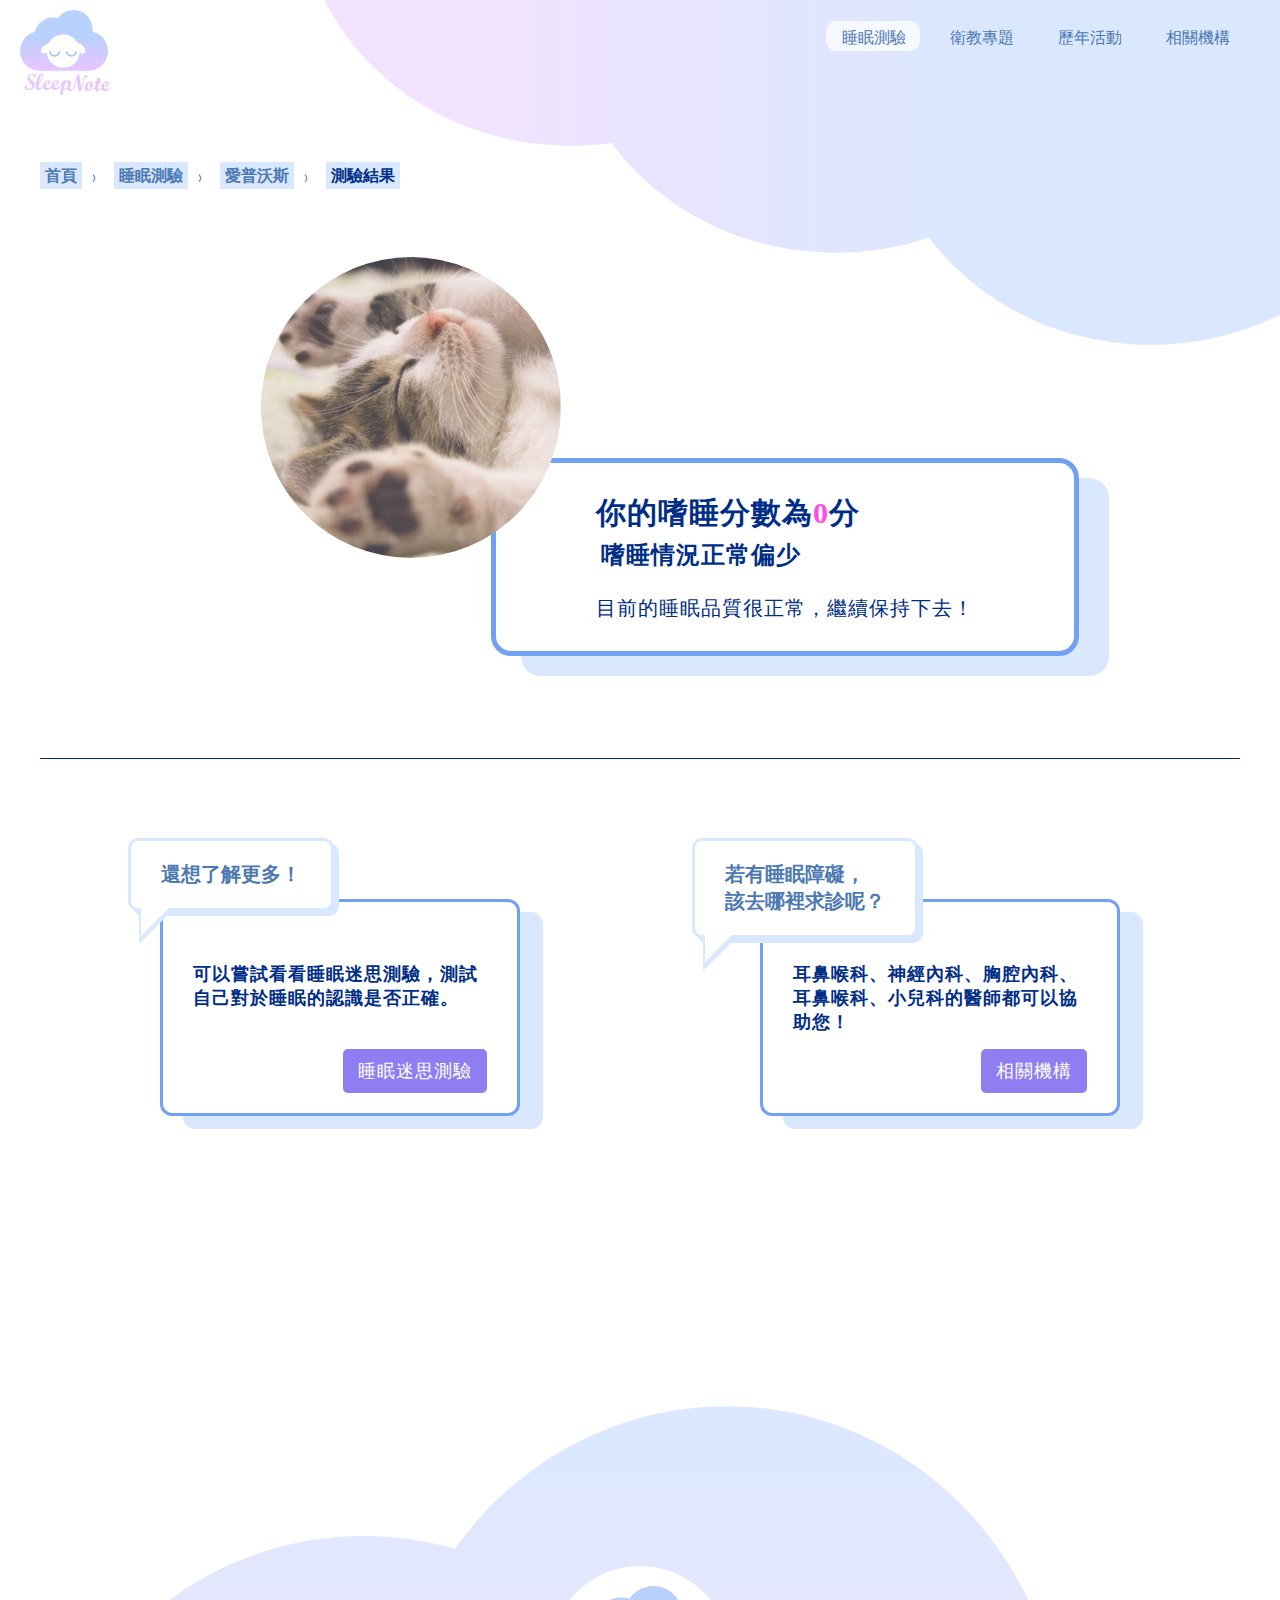
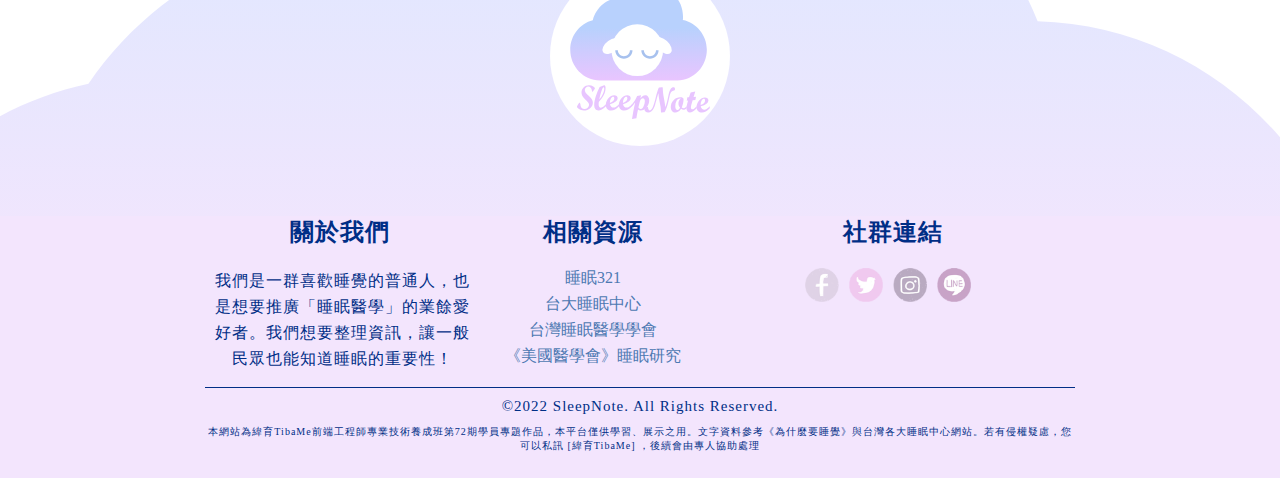
==== EP_result.html @ 267c7071 "第一次上傳" ====
<!DOCTYPE html>
<html lang="en">
<head>
    <meta charset="UTF-8">
    <meta http-equiv="X-UA-Compatible" content="IE=edge">
    <meta name="viewport" content="width=device-width, initial-scale=1.0">
    <title>測驗結果 - 睡眠筆記 SleepNote</title>
    <link rel="stylesheet" href="css/common.css">
    <link rel="stylesheet" href="css/test.css">
</head>
<body>
    
    <main>

        <header>
            <h1>睡眠筆記 SleepNote</h1>
            <div class="header_wrap">
                <div class="main_logo">
                    <a href="index.html">
                        <img src="pic/logo.svg" alt="logo">
                    </a>
                </div>
        
                <nav class="main_nav">
                    <ul>
                        <li>
                            <a href="topic.html"><span>睡眠測驗</span></a>
                        </li>
                        <li>
                            <a href="papper.html"><span>衛教專題</span></a>
                        </li>
                        <li>
                            <a href="event.html"><span>歷年活動</span></a>
                        </li>
                        <li>
                            <a href="hostipal.html"><span>相關機構</span></a>
                        </li>
                    </ul>
                </nav>
            </div>
        </header>

        <section class="sub_section">
            <div class="content_wrap">
                <div class="breadCrumbs">
                    <ul>
                        <li><a href="index.html">首頁</a></li>
                        <li><a href="topic.html">睡眠測驗</a></li>
                        <li><a href="Epworth.html">愛普沃斯</a></li>
                        <li><span>測驗結果</span></li>
                    </ul>
                </div>
                <div class="result_wrap">
                    <div class="pic">
                        <img src="pic/ep_0.jpg" alt="logo">
                    </div>
                    <div class="result_card">
                        <h2>你的嗜睡分數為<span>0</span>分</h2>
                        <h3>嗜睡情況正常偏少</h3>
                        <div class="result_txt">
                            <p>
                                目前的睡眠品質很正常，繼續保持下去！
                            </p>
                        </div>
                    </div>
                </div>
            </div>
        </section>
    </main>

        <section class="sub_section">
            <div class="content_wrap">
                <div class="more_wrap">
                    <div class="q_card">
                        <span>還想了解更多！</span>
                        <div class="q_card_content">
                            <p>
                                可以嘗試看看睡眠迷思測驗，測試自己對於睡眠的認識是否正確。
                            </p>
                            <a href="javascript:">
                                <div class="q_link btn">
                                    睡眠迷思測驗
                                </div>
                            </a>
                        </div>
                    </div>
                    <div class="q_card">
                        <span>若有睡眠障礙，<br>該去哪裡求診呢？</span>
                        <div class="q_card_content">
                            <p>
                                耳鼻喉科、神經內科、胸腔內科、耳鼻喉科、小兒科的醫師都可以協助您！
                            </p>
                            <a href="hostipal.html">
                                <div class="q_link btn">
                                    相關機構
                                </div>
                            </a>
                        </div>
                    </div>
                </div>
            </div>
        </section>

    <footer>
        <a href="index.html">
            <div class="footer_logo">
                    <img src="pic/logo.svg" alt="logo">
            </div>
        </a>
        <div class="footer_wrap">
            <div class="footer_info">
                <div class="row">
                    <div class="col-xl-4">
                        <div class="footer_card">
                            <h2>關於我們</h2>
                            <p>
                                我們是一群喜歡睡覺的普通人，也是想要推廣「睡眠醫學」的業餘愛好者。我們想要整理資訊，讓一般民眾也能知道睡眠的重要性！
                            </p>
                        </div>
                    </div>
                    <div class="col-xl-4">
                        <div class="footer_card">
                            <h2>相關資源</h2>
                            <a href="http://sleep321.com.tw/">睡眠321</a>
                            <a href="https://www.ntuh.gov.tw/SLP/Index.action">台大睡眠中心</a>
                            <a href="http://www.tssm.org.tw/">台灣睡眠醫學學會</a>
                            <a href="https://jamanetwork.com/journals/jamainternalmedicine/fullarticle/2788694?guestAccessKey=e27b8930-7934-4ae2-8a27-c34062f2a947&utm_source=For_The_Media&utm_medium=referral&utm_campaign=ftm_links&utm_content=tfl&utm_term=020722">《美國醫學會》睡眠研究</a>

                        </div>
                    </div>
                    <div class="col-xl-4">
                        <div class="footer_card">
                            <h2>社群連結</h2>
                            <div class="icon_wrap">
                                <a href="#">
                                    <div class="sns_icon">
                                        <img src="pic/footer_fb.png" alt="fb_link">
                                    </div>
                                </a>
                                <a href="#">
                                    <div class="sns_icon">
                                        <img src="pic/footer_twitter.png" alt="twitter_link">
                                    </div>
                                </a>
                                <a href="#">
                                    <div class="sns_icon">
                                        <img src="pic/footer_ig.png" alt="iglink">
                                    </div>
                                </a>
                                <a href="#">
                                    <div class="sns_icon">
                                        <img src="pic/footer_line.png" alt="line_link">
                                    </div>
                                </a>
                            </div>
                        </div>
                    </div>
                    <div class="col-12">
                        <div class="copyRight">
                            <p>
                                ©2022 SleepNote. All Rights Reserved.
                            </p>
                        </div>
                        <div class="copyRight">
                            <p>
                                本網站為緯育TibaMe前端工程師專業技術養成班第72期學員專題作品，本平台僅供學習、展示之用。文字資料參考《為什麼要睡覺》與台灣各大睡眠中心網站。若有侵權疑慮，您可以私訊 [緯育TibaMe] ，後續會由專人協助處理
                            </p>
                        </div>
                    </div>
                </div>
            </div>
        </div>
    </footer>

</body>
</html>
---- css/common.css ----
/* ----------common---------- */
*{
    margin: 0;
    padding: 0;
}

.pink_bg{
    background-color: #FAF1F8;
}

.sub_section{
    padding:50px 0px;
}

.content_wrap{
    max-width: 1200px;
    margin: auto;
    padding-top: 40px;
}

.title{
    margin:0px 20px;
    display: inline-block;
    padding: 3px 0px;
    box-sizing: border-box;
    border-bottom: 3.5px solid #002E86;
    margin-bottom: 50px;
    margin-left: 35px;
    font-size: 20px;
}

h1,h2,h3,h4,p{
    color: #002E86;
    letter-spacing: 1px;
}

h2 span,h3 span{
    color: #ff4de4;
}

a{
    color: #4D79B2;
    list-style: none;
    text-decoration: none;
    transition: 0.2s;
}

a:hover{
    color: #73A1F1;
}

ul li{
    display: inline-block;
}

img{
    width: 100%;
    vertical-align: bottom;
}

.banner_txt p{
    font-size: 18px;
    line-height: 28px;
}

.banner_tags{
    margin-bottom: 20px;
}

.banner_tags ul li{
    padding: 10px;
}

.tags ul li{
    margin: 0px 5px;
    position: relative;
    font-size: 14px;
    font-weight: bold;
    color: #002E86;
}

.tags ul li span{
    position: relative;
    color: #002E86;
}

.tags ul li span:hover{
    color: #002E86;
}

.tags ul li::before{
    content: '';
    position: absolute;
    width: 100%;
    height: 100%;
    top: 0;
    left: 0; 
    box-sizing: border-box;
    background-color: #DAE8FF;
    border-radius: 3px;
    transform: skew(-20deg);
}

.tags ul .tag_new::before{
    background-color: #F3E2FD;
}

.btn{
    color: #fff;
    letter-spacing: 1px;
    background-color: #8F7EF1;
    border-radius: 5px;
    transition: 0.3s;
}

.btn:hover{
    cursor: pointer;
    background-color: #ff4de4;
}

.breadCrumbs{
    margin-bottom: 30px;
}

.breadCrumbs ul li{
    position: relative;
    font-size: 16px;
    font-weight: bold;
    color: #002E86;
}

.breadCrumbs ul li a,.breadCrumbs ul li span{
    padding: 5px;
    background-color:#D9E7FF;
}

.breadCrumbs ul li::after{
    content: '〉';
    width: 1px;
    height: 1px;
    margin: 0 10px;
    font-size: 8px;
}

.breadCrumbs ul li:last-child:after{
    display: none;
}

/* ----------header---------- */
main{
    width: 100%;
    background-image: url(../pic/nav_bg.svg);
    background-repeat: no-repeat;
    background-position: 100% 0%;
}

header{
    position: relative;
}

h1{
    position: absolute;
    top: 20px;
    left: -1000px;
}

.header_wrap{
    margin: auto;
    padding: 8px 30px;
    display: flex;
    justify-content: flex-end;
}

.main_logo{
    width: 90px;
    height: 90px;
    position: absolute;
    top: 10px;
    left: 20px;
    filter: brightness(1);
    transition: 0.2s;
}

.main_logo:hover{
    filter: brightness(1.05);
}

.main_nav ul li{
    padding:0px 20px;
    box-sizing: border-box;
    line-height: 60px;
    position: relative;
}

/* ----------footer---------- */

footer{
    position: relative;
    margin-top: 50px;
    padding-top: 500px;
    background-image: url(../pic/footer_bg.svg);
    background-repeat: no-repeat;
    background-position: -180px 0px;
    background-size: 120% 100%;
}

.footer_logo{
    width: 180px;
    height: 180px;
    padding: 20px;
    box-sizing: border-box;
    position: absolute;
    top: 250px;
    left: 0;
    right: 0;
    margin: auto;
    background: #fff;
    border-radius: 50%;
    filter: brightness(1);
    transition: 0.2s;
}

.footer_logo:hover{
    filter: brightness(1.05);
}

.footer_wrap{
    background-color: #F3E5FD;
}

.footer_info{
    max-width: 900px;
    margin: auto;
}

.footer_info h2{
    text-align: center;
    margin-bottom: 20px;
}


.footer_card{
    display: flex;
    flex-direction: column;
    align-items: center;
}

.footer_card p{
    padding-left: 5px;
    line-height: 26px;
}

.footer_card a{
    padding-bottom: 5px;
}

.icon_wrap{
    display: flex;
}

.sns_icon{
    width: 34px;
    height: 34px;
    margin-right: 10px;
}

.sns_icon:hover img{
    filter: brightness(105%);
}

.copyRight p{
    font-size: 10px;
    margin-bottom: 10px;
}

.copyRight:first-child p{
    padding-top: 10px;
    text-align: center;
    font-size: 15px;
    border-top: 1px solid #002E86;
}

/* ----------grid---------- */
.container{
    max-width: 1200px;
    margin: auto;
    padding-left: 15px;
    padding-right: 15px;
    box-sizing: border-box;
}

.row{
    display: flex;
    flex-wrap: wrap;
    padding-left: -15px;
    padding-right: -15px;
}

.item{
    box-sizing: border-box;
}

[class*="col-"]{
    padding-left: 15px; 
    padding-right: 15px; 
    padding-bottom: 15px;
    box-sizing: border-box;
}

.col-1{ width: 8.333333%;}
.col-2{ width: 16.666666%;}
.col-3{ width: 25%;}
.col-4{ width: 33.333333%;}
.col-5{ width: 41.666666%;}
.col-6{ width: 50%;}
.col-7{ width: 58.333333%;}
.col-8{ width: 66.666666%;}
.col-9{ width: 75%;}
.col-10{ width: 83.333333%;}
.col-11{ width: 91.666666%;}
.col-12{ width: 100%;}

@media screen and (min-width:768px){
    .col-md-1{ width: 8.333333%;}
    .col-md-2{ width: 16.666666%;}
    .col-md-3{ width: 25%;}
    .col-md-4{ width: 33.333333%;}
    .col-md-5{ width: 41.666666%;}
    .col-md-6{ width: 50%;}
    .col-md-7{ width: 58.333333%;}
    .col-md-8{ width: 66.666666%;}
    .col-md-9{ width: 75%;}
    .col-md-10{ width: 83.333333%;}
    .col-md-11{ width: 91.666666%;}
    .col-md-12{ width: 100%;}
}

@media screen and (min-width:992px){
    .col-lg-1{ width: 8.333333%;}
    .col-lg-2{ width: 16.666666%;}
    .col-lg-3{ width: 25%;}
    .col-lg-4{ width: 33.333333%;}
    .col-lg-5{ width: 41.666666%;}
    .col-lg-6{ width: 50%;}
    .col-lg-7{ width: 58.333333%;}
    .col-lg-8{ width: 66.666666%;}
    .col-lg-9{ width: 75%;}
    .col-lg-10{ width: 83.333333%;}
    .col-lg-11{ width: 91.666666%;}
    .col-lg-12{ width: 100%;}
}

@media screen and (min-width:1200px){
    .col-xl-1{ width: 8.333333%;}
    .col-xl-2{ width: 16.666666%;}
    .col-xl-3{ width: 25%;}
    .col-xl-4{ width: 33.333333%;}
    .col-xl-5{ width: 41.666666%;}
    .col-xl-6{ width: 50%;}
    .col-xl-7{ width: 58.333333%;}
    .col-xl-8{ width: 66.666666%;}
    .col-xl-9{ width: 75%;}
    .col-xl-10{ width: 83.333333%;}
    .col-xl-11{ width: 91.666666%;}
    .col-xl-12{ width: 100%;}
}

[class*="row-cols"] > .col{
    box-sizing: border-box;
    padding-left: 15px;
    padding-right: 15px;
    margin-bottom: 30px;
}

.row-cols-1 > .col{ width: 100%;}
.row-cols-2 > .col{ width: 50%;}
.row-cols-3 > .col{ width: 33.333333%;}
.row-cols-4 > .col{ width: 25;}
.row-cols-5 > .col{ width: 20%;}
.row-cols-6 > .col{ width: 16.666666%;}

@media screen and (min-width:768px){
    .row-cols-md-1 > .col{ width: 100%;}
    .row-cols-md-2 > .col{ width: 50%;}
    .row-cols-md-3 > .col{ width: 33.333333%;}
    .row-cols-md-4 > .col{ width: 25;}
    .row-cols-md-5 > .col{ width: 20%;}
    .row-cols-md-6 > .col{ width: 16.666666%;}
}

@media screen and (min-width:992px){
    .row-cols-lg-1 > .col{ width: 100%;}
    .row-cols-lg-2 > .col{ width: 50%;}
    .row-cols-lg-3 > .col{ width: 33.333333%;}
    .row-cols-lg-4 > .col{ width: 25;}
    .row-cols-lg-5 > .col{ width: 20%;}
    .row-cols-lg-6 > .col{ width: 16.666666%;}
}

@media screen and (min-width:1200px){
    .row-cols-xl-1 > .col{ width: 100%;}
    .row-cols-xl-2 > .col{ width: 50%;}
    .row-cols-xl-3 > .col{ width: 33.333333%;}
    .row-cols-xl-4 > .col{ width: 25;}
    .row-cols-xl-5 > .col{ width: 20%;}
    .row-cols-xl-6 > .col{ width: 16.666666%;}
}


.grid_row{
    display: flex;
    flex-wrap: wrap;
}

.col-xl-4{
    display: flex;
}

.col-xl-4 a{
    flex-grow: 1;
    display: flex;
}

.grid_card{
    margin: 0px 15px;
    margin-bottom: 70px;
    padding: 30px;
    box-sizing: border-box;
    position: relative;
    bottom:0px;
    right: 0px;
    background-color: #fff;
    border: 3px solid #73A1F1;
    border-radius: 3%;
    box-shadow: 8px 13px 0px #D9E7FF;
    transition: .3s;
    flex-grow: 1;
    }

.grid_card:hover{
    bottom:3px;
    right: 3px;
    box-shadow: 15px 18px 0px #D9E7FF;
}
    
.card_content h3{
    display: inline-block;
    font-size: 20px;
    margin: 20px 0px 10px;
    overflow: hidden;
    text-overflow: ellipsis;
    display: -webkit-box;
    -webkit-line-clamp: 1;
            line-clamp: 1; 
    -webkit-box-orient: vertical;
}

.grid_tags{
    padding-bottom: 20px;
}

.grid_tags ul li{
    padding: 5px 7px;
}

.grid_txt p{
    letter-spacing: 0.5px;
    line-height: 25px;
    overflow: hidden;
    display: -webkit-box;
    -webkit-box-orient: vertical;
    -webkit-line-clamp: 3;
}

.grid_pages{
    display: flex;
    justify-content: center;
    gap: 20px;
}

.page{
    padding: 5px;
    color: #002E86;
}

.page:nth-child(1){
    font-weight: bold;
}

.page:hover{
    cursor: pointer;
    color: #4D79B2;
}
---- css/test.css ----
.main_nav ul li:nth-child(1)::before{
    content: '';
    position: absolute;
    width: 90%;
    height: 50%;
    top: 13px;
    left:calc(50% - 48px); 
    box-sizing: border-box;
    background-color: rgba(255,255,255,0.7);
    border-radius: 10px;
}

.main_nav ul li:nth-child(1) span{
    position: relative;
}

h2,h3,h4,p,.intro{
    text-align: center;
}

.content_wrap h2{
    margin-bottom: 60px;
    font-size: 36px;
}

.intro_wrap{
    margin-bottom: 90px;
}

.intro_row{
    max-width: 900px;
    margin: auto;
    display: flex;
    gap: 30px;
}

.intro{
    display: flex;
    flex-direction: column;
    gap: 10px;
}

.intro_pic{
    width: 135px;
    margin: auto;
}

.intro > span{
    padding-top: 20px;
    font-size: 28px;
    color: #002E86;
    font-weight: bold;
}

.intro p{
    font-size: 18px;
    font-weight: bold;
    line-height: 25px;
}

.content_wrap h3{
    padding: 5px;
    margin-bottom: 15px;
    font-size: 32px;
}

h3 + p{
    font-size: 18px;
    font-weight: bold;
    line-height: 26px;
}

/* ----------EP---------- */

.q_wrap{
    max-width: 900px;
    margin: 40px auto;
}

.question{
    margin: 10px auto;
    padding: 30px;
}

.question h4{
    display: block;
    margin-bottom: 10px;
    font-size: 24px;
}

.ans{
    padding: 20px;
    display: flex;
    justify-content: center;
    align-items: center;
    gap: 20px;
    font-size: 20px;
}

.ans input{
    display: none;
}

label{
    padding: 8px 10px;
    border-radius: 10px;
    background-color: #f1f1f1;
    color: #002E86;
    transition: 0.3s;
}

label:hover{
    cursor: pointer;
    color: #002E86;
}

label:hover.add0,[id*="add0"]:checked + .add0{
    background-color: #DAE8FF;
}
label:hover.add1,[id*="add1"]:checked + .add1{
    background-color: #d0daff;
}
label:hover.add2,[id*="add2"]:checked + .add2{
    background-color: #DED2FF;
}
label:hover.add3,[id*="add3"]:checked + .add3{
    background-color: #fed1ff;
}

input.btn{
    display: block;
    margin: 40px auto;
    padding: 10px 20px;
    border: 0;
    text-align: center;
    font-size: 24px;
    letter-spacing: 2px;
}

/* ----------result---------- */
.result_wrap{
    margin:auto;
    padding: 120px 0px;
    border-bottom: 1px solid #002E86;
    display: flex;
    justify-content: center;
    align-items: center;
    gap: 30px;
}

.pic{
    max-width: 300px;
    position: relative;
    top: -80px;
    left: 80px;
    z-index: 1;
}

.pic img{
    border-radius: 50%;
}

.result_card{
    max-width: 800px;
    padding: 30px 100px;
    box-sizing: border-box;
    position: relative;
    top: 70px;
    left: -20px;
    background-color: #fff;
    border: 5px solid #73A1F1;
    border-radius: 20px;
    box-shadow: 30px 20px 0px #D9E7FF;
    text-align-last: left;
}

.result_card h2{
    font-size: 30px;
    margin-bottom: 0px;
}

.result_card h3{
    font-size: 24px;
    margin-bottom: 20px;
}

.result_txt{
    margin-bottom: 0px;
}

.result_txt p{
    font-size: 20px;
    line-height: 25px;
}

.more_wrap{
    max-width: 1200px;
    display: flex;
    justify-content: space-between;
    
}

.q_card{
    width: 30%;
    padding: 40px 30px 20px;
    margin:0px auto 100px;
    box-sizing: border-box;
    display: flex;
    position: relative;
    background-color: #fff;
    border: 3px solid #73A1F1;
    border-radius: 12px;
    box-shadow: 23px 13px 0px #D9E7FF;
}

.q_card_content{
    display: flex;
    flex-direction: column;
    justify-content: space-between;
}

.q_card p{
    padding-top: 20px;
    padding-bottom: 15px;
    font-size: 18px;
    font-weight: 600;
    text-align: left;
}

.q_card a{
    align-self: flex-end;
}

.q_card > span{
    display: inline-block;
    padding:20px 30px;
    position: absolute;
    top: -30%;
    left: -10%;
    font-size: 20px;
    font-weight: bold;
    color: #4D79B2;
    border: 3px solid #D9E7FF;
    border-radius: 10px;
    box-shadow: 5px 5px 0px #D9E7FF;
    background: #fff;
}

.q_card:last-child > span{
    top: -30%;
    left: -20%;
}

.q_card > span::after{
    content: '';
    width: 0px;
    height: 0px;   
    display: block;
    position: absolute;
    top:65px;
    left:10px;
    border-top: 30px solid #fff;
    border-right: 30px solid transparent;
}

.q_card > span::before{
    content: '';
    width: 0px;
    height: 0px;   
    display: block;
    position: absolute;
    top:68px;
    left:8px;
    border-top: 35px solid #D9E7FF;
    border-right: 35px solid transparent;
}

.q_card:last-child > span::after{
    top:91px;
}

.q_card:last-child > span::before{
    top:95px;
}

.q_link{
    padding: 10px 15px;
    font-size: 18px;
}
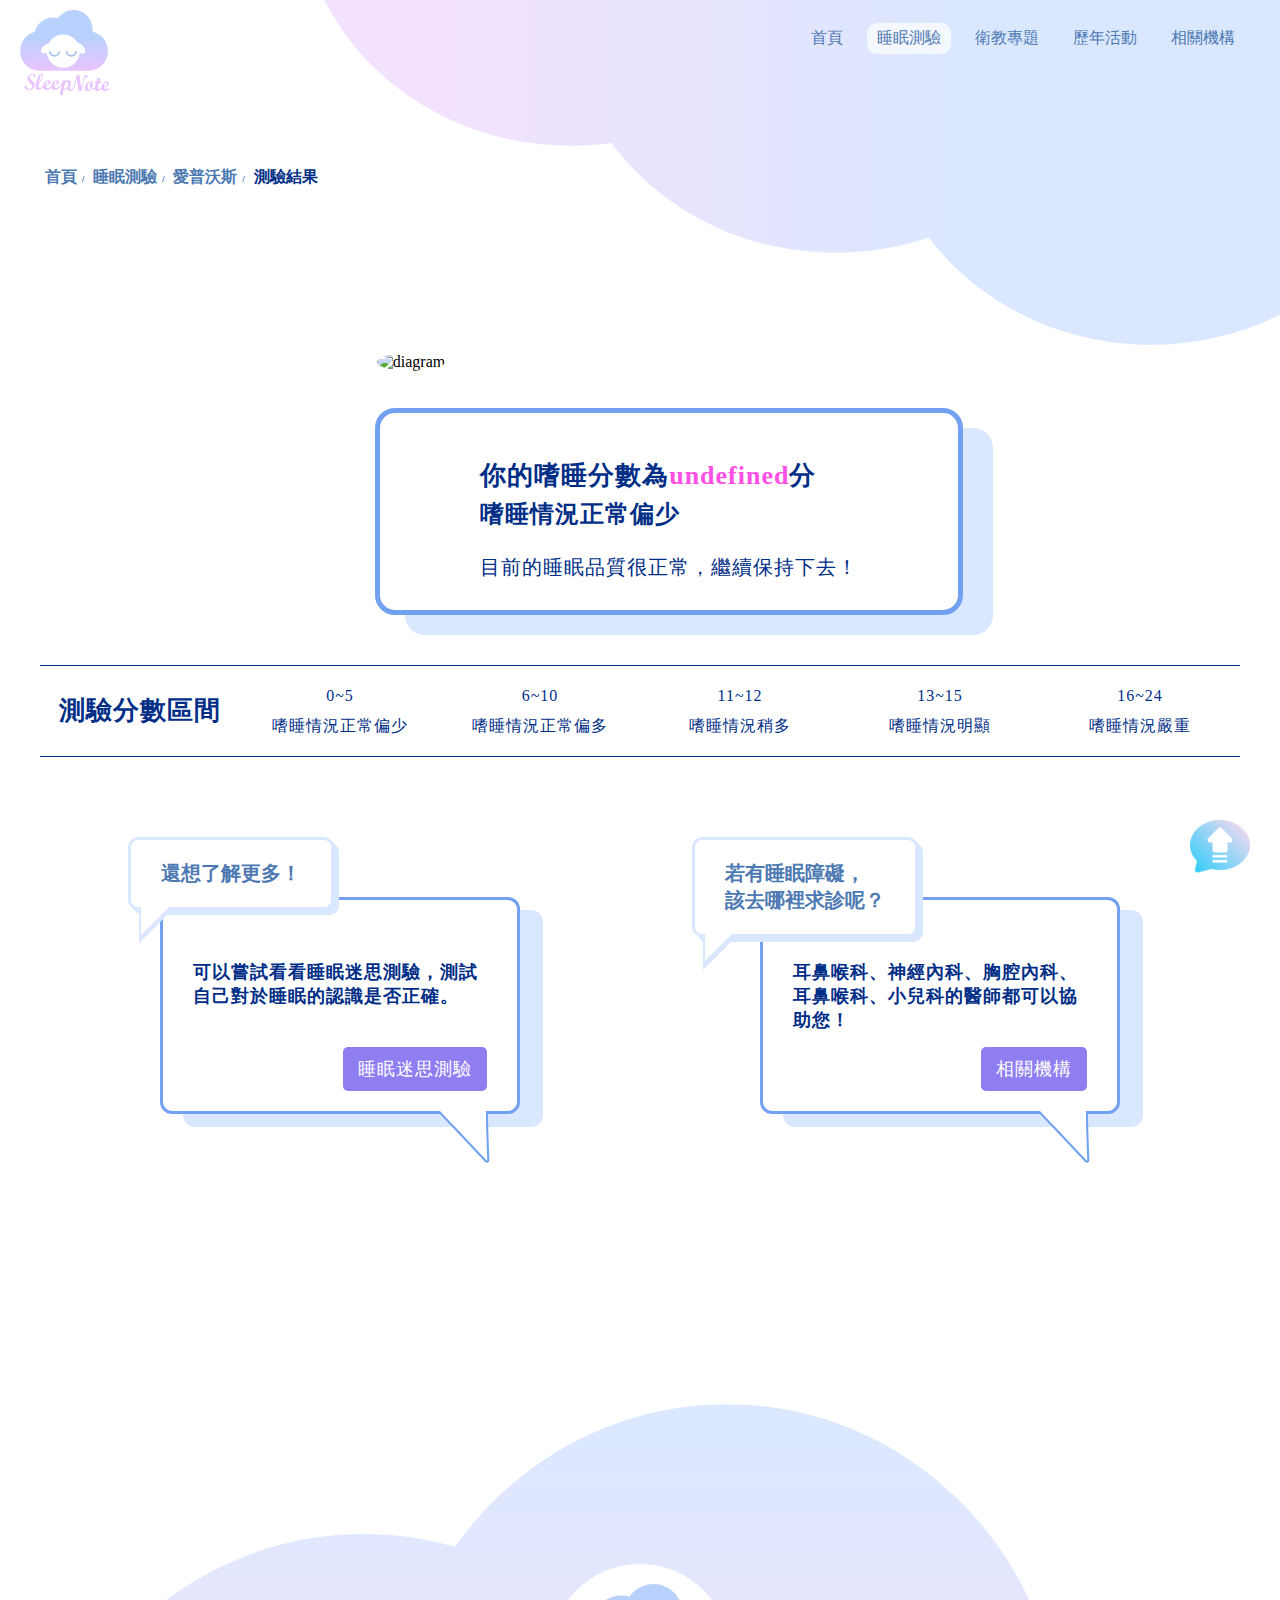
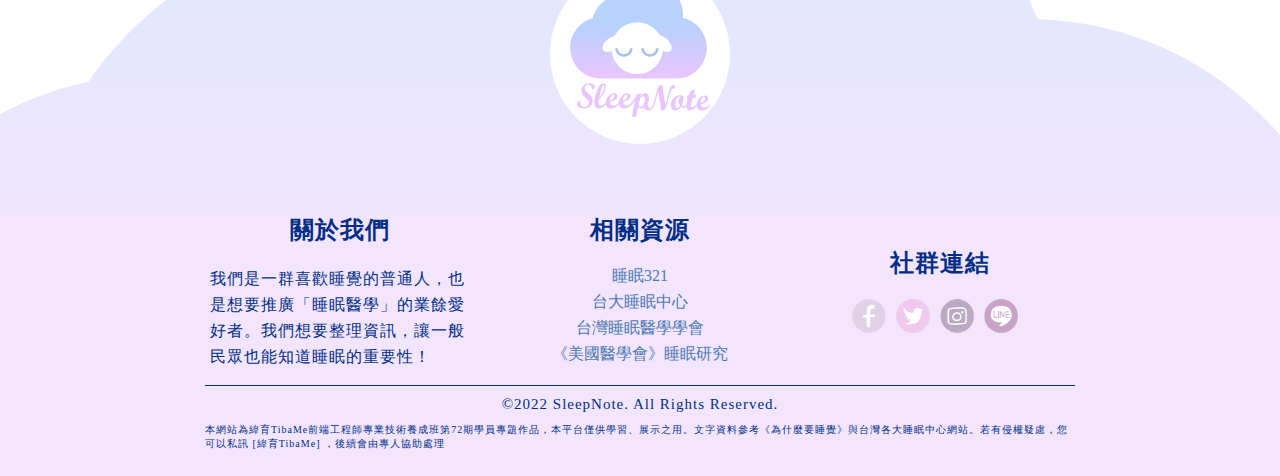
==== commit 5ad77393: "首頁rwd更新_0423" ====
--- a/EP_result.html
+++ b/EP_result.html
@@ -7,39 +7,21 @@
     <title>測驗結果 - 睡眠筆記 SleepNote</title>
     <link rel="stylesheet" href="css/common.css">
     <link rel="stylesheet" href="css/test.css">
+    <script type="text/javascript" src="js/jquery-3.6.0.js"></script>
+    <script type="text/javascript" src="js/common.js"></script>
+    <script  type="text/javascript" src="js/test_result.js"></script>
+    <link rel="Shortcut Icon" type="image/x-icon" href="favicon.ico" />
 </head>
-<body>
+<body  data-pagenum="1">
     
-    <main>
+    <main id="top">
 
-        <header>
-            <h1>睡眠筆記 SleepNote</h1>
-            <div class="header_wrap">
-                <div class="main_logo">
-                    <a href="index.html">
-                        <img src="pic/logo.svg" alt="logo">
-                    </a>
-                </div>
-        
-                <nav class="main_nav">
-                    <ul>
-                        <li>
-                            <a href="topic.html"><span>睡眠測驗</span></a>
-                        </li>
-                        <li>
-                            <a href="papper.html"><span>衛教專題</span></a>
-                        </li>
-                        <li>
-                            <a href="event.html"><span>歷年活動</span></a>
-                        </li>
-                        <li>
-                            <a href="hostipal.html"><span>相關機構</span></a>
-                        </li>
-                    </ul>
-                </nav>
-            </div>
-        </header>
-
+        <header></header>
+        <aside id="toTop">
+            <a href="#top">
+                <img src="pic/toTop.svg" alt="to top">
+            </a>
+        </aside>
         <section class="sub_section">
             <div class="content_wrap">
                 <div class="breadCrumbs">
@@ -52,16 +34,28 @@
                 </div>
                 <div class="result_wrap">
                     <div class="pic">
-                        <img src="pic/ep_0.jpg" alt="logo">
+                        <img src=" " id="diagram" alt="diagram">
                     </div>
                     <div class="result_card">
-                        <h2>你的嗜睡分數為<span>0</span>分</h2>
-                        <h3>嗜睡情況正常偏少</h3>
+                        <h2>你的嗜睡分數為<span id="grade">0</span>分</h2>
+                        <h3 id="result">嗜睡情況正常偏少</h3>
                         <div class="result_txt">
-                            <p>
+                            <p id="advice">
                                 目前的睡眠品質很正常，繼續保持下去！
                             </p>
                         </div>
+                    </div>
+                </div>
+            </div>
+            <div class="content_wrap">
+                <div class="further">
+                    <div class="row">
+                        <h2 class="col-md-2">測驗分數區間</h2>
+                        <p class="col-md-2 range">0~5<br>嗜睡情況正常偏少</p>
+                        <p class="col-md-2 range">6~10<br>嗜睡情況正常偏多</p>
+                        <p class="col-md-2 range">11~12<br>嗜睡情況稍多</p>
+                        <p class="col-md-2 range">13~15<br>嗜睡情況明顯</p>
+                        <p class="col-md-2 range">16~24<br>嗜睡情況嚴重</p>
                     </div>
                 </div>
             </div>
@@ -101,76 +95,7 @@
             </div>
         </section>
 
-    <footer>
-        <a href="index.html">
-            <div class="footer_logo">
-                    <img src="pic/logo.svg" alt="logo">
-            </div>
-        </a>
-        <div class="footer_wrap">
-            <div class="footer_info">
-                <div class="row">
-                    <div class="col-xl-4">
-                        <div class="footer_card">
-                            <h2>關於我們</h2>
-                            <p>
-                                我們是一群喜歡睡覺的普通人，也是想要推廣「睡眠醫學」的業餘愛好者。我們想要整理資訊，讓一般民眾也能知道睡眠的重要性！
-                            </p>
-                        </div>
-                    </div>
-                    <div class="col-xl-4">
-                        <div class="footer_card">
-                            <h2>相關資源</h2>
-                            <a href="http://sleep321.com.tw/">睡眠321</a>
-                            <a href="https://www.ntuh.gov.tw/SLP/Index.action">台大睡眠中心</a>
-                            <a href="http://www.tssm.org.tw/">台灣睡眠醫學學會</a>
-                            <a href="https://jamanetwork.com/journals/jamainternalmedicine/fullarticle/2788694?guestAccessKey=e27b8930-7934-4ae2-8a27-c34062f2a947&utm_source=For_The_Media&utm_medium=referral&utm_campaign=ftm_links&utm_content=tfl&utm_term=020722">《美國醫學會》睡眠研究</a>
-
-                        </div>
-                    </div>
-                    <div class="col-xl-4">
-                        <div class="footer_card">
-                            <h2>社群連結</h2>
-                            <div class="icon_wrap">
-                                <a href="#">
-                                    <div class="sns_icon">
-                                        <img src="pic/footer_fb.png" alt="fb_link">
-                                    </div>
-                                </a>
-                                <a href="#">
-                                    <div class="sns_icon">
-                                        <img src="pic/footer_twitter.png" alt="twitter_link">
-                                    </div>
-                                </a>
-                                <a href="#">
-                                    <div class="sns_icon">
-                                        <img src="pic/footer_ig.png" alt="iglink">
-                                    </div>
-                                </a>
-                                <a href="#">
-                                    <div class="sns_icon">
-                                        <img src="pic/footer_line.png" alt="line_link">
-                                    </div>
-                                </a>
-                            </div>
-                        </div>
-                    </div>
-                    <div class="col-12">
-                        <div class="copyRight">
-                            <p>
-                                ©2022 SleepNote. All Rights Reserved.
-                            </p>
-                        </div>
-                        <div class="copyRight">
-                            <p>
-                                本網站為緯育TibaMe前端工程師專業技術養成班第72期學員專題作品，本平台僅供學習、展示之用。文字資料參考《為什麼要睡覺》與台灣各大睡眠中心網站。若有侵權疑慮，您可以私訊 [緯育TibaMe] ，後續會由專人協助處理
-                            </p>
-                        </div>
-                    </div>
-                </div>
-            </div>
-        </div>
-    </footer>
+    <footer></footer>
 
 </body>
 </html>--- a/css/common.css
+++ b/css/common.css
@@ -4,6 +4,15 @@
     padding: 0;
 }
 
+html,body{
+    scroll-behavior: smooth;
+}
+
+::selection{
+    color: #fff;
+    background-color: #92cdf7;
+}
+
 .pink_bg{
     background-color: #FAF1F8;
 }
@@ -19,7 +28,6 @@
 }
 
 .title{
-    margin:0px 20px;
     display: inline-block;
     padding: 3px 0px;
     box-sizing: border-box;
@@ -34,8 +42,8 @@
     letter-spacing: 1px;
 }
 
-h2 span,h3 span{
-    color: #ff4de4;
+h2 span,h3 span,p span{
+    color: #ff4fe5;
 }
 
 a{
@@ -46,7 +54,7 @@
 }
 
 a:hover{
-    color: #73A1F1;
+    color: #ff4fe5;
 }
 
 ul li{
@@ -73,6 +81,7 @@
 
 .tags ul li{
     margin: 0px 5px;
+    margin-bottom: 10px;
     position: relative;
     font-size: 14px;
     font-weight: bold;
@@ -110,7 +119,7 @@
     letter-spacing: 1px;
     background-color: #8F7EF1;
     border-radius: 5px;
-    transition: 0.3s;
+    transition: 0.2s;
 }
 
 .btn:hover{
@@ -131,19 +140,32 @@
 
 .breadCrumbs ul li a,.breadCrumbs ul li span{
     padding: 5px;
-    background-color:#D9E7FF;
 }
 
 .breadCrumbs ul li::after{
-    content: '〉';
+    content: '/';
     width: 1px;
     height: 1px;
-    margin: 0 10px;
     font-size: 8px;
 }
 
 .breadCrumbs ul li:last-child:after{
     display: none;
+}
+
+#toTop{
+    width: 60px;
+    height: 60px;
+    position: fixed;
+    bottom: 20px;
+    right: 30px;
+    z-index: 3;
+    transition: 0.3s;
+}
+
+#toTop.hidden{
+    bottom: -100px;
+    transition: 0.3s;
 }
 
 /* ----------header---------- */
@@ -167,6 +189,7 @@
 .header_wrap{
     margin: auto;
     padding: 8px 30px;
+    position: relative;
     display: flex;
     justify-content: flex-end;
 }
@@ -186,10 +209,16 @@
 }
 
 .main_nav ul li{
-    padding:0px 20px;
-    box-sizing: border-box;
-    line-height: 60px;
+    margin:15px 5px;
+    padding: 5px 10px;
+    box-sizing: border-box;
+    /* line-height: 60px; */
     position: relative;
+}
+
+.currentPos{
+    background-color: rgba(255,255,255,0.7);
+    border-radius: 10px;
 }
 
 /* ----------footer---------- */
@@ -319,6 +348,7 @@
 .col-10{ width: 83.333333%;}
 .col-11{ width: 91.666666%;}
 .col-12{ width: 100%;}
+.hide{ display: none;}
 
 @media screen and (min-width:768px){
     .col-md-1{ width: 8.333333%;}
@@ -333,6 +363,7 @@
     .col-md-10{ width: 83.333333%;}
     .col-md-11{ width: 91.666666%;}
     .col-md-12{ width: 100%;}
+    .md-hide{ display: none;}
 }
 
 @media screen and (min-width:992px){
@@ -348,6 +379,8 @@
     .col-lg-10{ width: 83.333333%;}
     .col-lg-11{ width: 91.666666%;}
     .col-lg-12{ width: 100%;}
+    .lg-hide{ display: none;}
+    .lg-show{ display: block;}
 }
 
 @media screen and (min-width:1200px){
@@ -363,6 +396,7 @@
     .col-xl-10{ width: 83.333333%;}
     .col-xl-11{ width: 91.666666%;}
     .col-xl-12{ width: 100%;}
+    .xl-show{display: block;}
 }
 
 [class*="row-cols"] > .col{
@@ -406,32 +440,27 @@
     .row-cols-xl-6 > .col{ width: 16.666666%;}
 }
 
-
 .grid_row{
     display: flex;
     flex-wrap: wrap;
 }
 
-.col-xl-4{
+.col-xl-4 a{
     display: flex;
 }
 
-.col-xl-4 a{
-    flex-grow: 1;
-    display: flex;
-}
-
 .grid_card{
-    margin: 0px 15px;
-    margin-bottom: 70px;
-    padding: 30px;
+    margin: 0px 5px;
+    margin-bottom: 20px;
+    padding: 25px;
     box-sizing: border-box;
     position: relative;
     bottom:0px;
     right: 0px;
     background-color: #fff;
     border: 3px solid #73A1F1;
-    border-radius: 3%;
+    border-radius: 15  px;
+    overflow: hidden;
     box-shadow: 8px 13px 0px #D9E7FF;
     transition: .3s;
     flex-grow: 1;
@@ -442,11 +471,17 @@
     right: 3px;
     box-shadow: 15px 18px 0px #D9E7FF;
 }
+
+.grid_card .pic{
+    width: 100%;
+    border-radius: 10px;
+    overflow: hidden;
+}
     
 .card_content h3{
     display: inline-block;
     font-size: 20px;
-    margin: 20px 0px 10px;
+    margin: 15px 0px 10px;
     overflow: hidden;
     text-overflow: ellipsis;
     display: -webkit-box;
@@ -456,11 +491,15 @@
 }
 
 .grid_tags{
-    padding-bottom: 20px;
+    padding-bottoicon0px;
 }
 
 .grid_tags ul li{
     padding: 5px 7px;
+}
+
+.grid_txt{
+    margin-bottom: 15px;
 }
 
 .grid_txt p{
@@ -472,6 +511,17 @@
     -webkit-line-clamp: 3;
 }
 
+.grid_info,.grid_icon{
+    display: flex;
+    justify-content: flex-end;
+    align-items: flex-end;
+    gap: 15px;
+}
+
+.grid_icon{
+    gap: 7px;
+}
+
 .grid_pages{
     display: flex;
     justify-content: center;
@@ -490,4 +540,222 @@
 .page:hover{
     cursor: pointer;
     color: #4D79B2;
+}
+
+/* ----------桌機用的---------- */
+@media screen and (min-width:768px){
+    .hambergur{
+        display: none;
+    }
+
+    #menu-switch{
+        display: none;
+    }
+}
+
+
+/* ----------大平板用的---------- */
+@media screen and (max-width:992px){
+    .lg-show{
+        display: block;
+    }
+    
+    .title{
+        position: relative;
+        left: calc(50% - 78px);
+        margin-left: 0;
+        margin-bottom: 30px;
+        font-size: 25px;
+    }
+
+    footer{
+        position: relative;
+        margin-top: 50px;
+        padding-top: 500px;
+        background-image: url(../pic/footer_bg.svg);
+        background-repeat: no-repeat;
+        background-position: -500px 0px;
+        background-size: cover;
+    }
+
+    .footer_logo{
+        width: 150px;
+        height: 150px;
+        top: 250px;
+    }
+}
+
+/* ----------手機用---------- */
+@media screen and (max-width:768px){
+
+    .sub_section{
+        padding:30px 0px;
+    }
+
+    .content_wrap{
+        padding-top: 20px;
+    }
+    
+    .banner_tags{
+        margin-bottom: 0px;
+    }
+
+    .banner_tags ul li{
+        padding: 8px;
+    }
+
+    #toTop{
+        display: none;
+        /* width: 40px;
+        height: 40px;
+        bottom: 10px;
+        right: 0px;
+        left: 0;
+        margin: auto; */
+    }
+
+    /* ---------header---------- */
+    .header_wrap{
+        height: 50px;
+        padding: 8px 10px;
+    }
+
+    .main_logo{
+        width: 50px;
+        height: 50px;
+        z-index: 2;
+    }
+
+    .fix{
+        position: fixed;
+        
+        height: 40px;
+        top: 8px;
+        right:0px;
+        padding-right: 10px;
+        background-color: #D9E7FF;
+        border-radius: 5px 0px 0px 5px;
+        z-index: 10;
+    }
+
+    .hambergur{
+        display: block;
+        width: 40px;
+        height: 40px;
+        z-index: 5;
+    }
+
+    .hambergur:hover{
+        cursor: pointer;
+    }
+
+    .hambergur span{
+        width: 30px;
+        height: 3px;
+        background: #002E86;
+        border-radius: 3px;
+        position: absolute;
+        left: 0;
+        right: 0;
+        margin: auto;
+    }
+
+    .hambergur span:first-child{
+        top:8px;
+        transition:transform .3s, top .5s;
+    }
+    .hambergur span:nth-child(2){
+        top:0;
+        bottom: 0;
+        opacity: 1;
+        transform: opacity .5s;
+    }
+    .hambergur span:last-child{
+        bottom:8px;
+        transition:transform .3s,bottom .5s;
+    }
+
+    .main_nav{
+        display: none;
+        position: fixed;
+        top: 0;
+        left: 0;
+        height: 100vh;
+        width: 100%;
+        opacity: 0;
+        transition: opacity 1s;
+        z-index: 5;
+        background-image: linear-gradient(to bottom,#DAE8FF,#F3E2FD);
+    }
+
+    .nav_logo{
+        width: 50px;
+        height: 50px;
+    }
+
+    .main_nav ul{
+        padding: 150px 0px;
+        display: flex;
+        flex-direction: column;
+        justify-content: center;
+        align-items: center;
+        gap: 10px;
+    }
+
+    .main_nav ul li{
+        width: 200px;
+        text-align: center;
+        font-size: 26px;
+    }
+
+    .main-nav a{
+        display: block;
+        color: #fff;
+    }
+
+    #menu-switch{
+        display: none;
+        position: fixed;
+        z-index: 10;
+    }
+    #menu-switch:checked ~ .main_nav{
+        display: block;
+        opacity: 1;
+        transition: opacity 1s 0.3s;
+    } 
+
+    #menu-switch:checked ~ .fix > .hambergur span:first-child{
+        top:18.5px;
+        transform: rotate(45deg);
+        transition:top .3s, transform .7s 0.3s;
+    }
+
+    #menu-switch:checked ~ .fix > .hambergur span:nth-child(2){
+        opacity: 0;
+        transform: opacity .5s;
+    }
+
+    #menu-switch:checked ~ .fix > .hambergur span:last-child{
+        bottom:18.5px;
+        transform: rotate(-45deg);
+        transition:bottom .3s, transform .7s .3s;
+    }
+
+    /* ---------grid---------- */
+
+    .grid_card{
+        margin-bottom: 20px;
+        display: flex;
+        align-items: center;
+        gap: 30px;
+    }
+
+    .card_content h3{
+        margin: 0px 0px 10px;
+    }
+
+    /* ----------footer--------- */
+    footer{
+        background-position: -1000px 0px;
+    }
 }--- a/css/test.css
+++ b/css/test.css
@@ -1,25 +1,9 @@
-.main_nav ul li:nth-child(1)::before{
-    content: '';
-    position: absolute;
-    width: 90%;
-    height: 50%;
-    top: 13px;
-    left:calc(50% - 48px); 
-    box-sizing: border-box;
-    background-color: rgba(255,255,255,0.7);
-    border-radius: 10px;
-}
-
-.main_nav ul li:nth-child(1) span{
-    position: relative;
-}
-
-h2,h3,h4,p,.intro{
+h2,.intro{
     text-align: center;
 }
 
 .content_wrap h2{
-    margin-bottom: 60px;
+    margin-bottom: 50px;
     font-size: 36px;
 }
 
@@ -41,33 +25,40 @@
 }
 
 .intro_pic{
-    width: 135px;
+    width: 120px;
     margin: auto;
 }
 
 .intro > span{
-    padding-top: 20px;
-    font-size: 28px;
+    padding-top: 24px;
+    padding-bottom: 10px;
+    font-size: 20px;
     color: #002E86;
     font-weight: bold;
 }
 
 .intro p{
-    font-size: 18px;
     font-weight: bold;
     line-height: 25px;
 }
 
 .content_wrap h3{
     padding: 5px;
+    padding-left: 30px;
     margin-bottom: 15px;
-    font-size: 32px;
+    font-size: 24px;
+}
+
+#result{
+    padding-left: 0px;
 }
 
 h3 + p{
-    font-size: 18px;
+    padding-left: 30px;
     font-weight: bold;
     line-height: 26px;
+    padding-bottom: 40px;
+    border-bottom: 1px solid #002E86;
 }
 
 /* ----------EP---------- */
@@ -80,18 +71,18 @@
 .question{
     margin: 10px auto;
     padding: 30px;
+    border-bottom: 1px solid #002E86;
 }
 
 .question h4{
     display: block;
     margin-bottom: 10px;
-    font-size: 24px;
+    font-size: 20px;
 }
 
 .ans{
     padding: 20px;
     display: flex;
-    justify-content: center;
     align-items: center;
     gap: 20px;
     font-size: 20px;
@@ -106,7 +97,7 @@
     border-radius: 10px;
     background-color: #f1f1f1;
     color: #002E86;
-    transition: 0.3s;
+    transition: 0.2s;
 }
 
 label:hover{
@@ -193,6 +184,37 @@
     line-height: 25px;
 }
 
+.content_wrap:nth-child(2){
+    padding-top: 0px;
+}
+
+.further{
+    margin:auto;
+    border-bottom: 1px solid #002E86;
+    text-align: center;
+    line-height: 30px;
+}
+
+.row{
+    align-items: center;
+}
+
+.content_wrap h2{
+    padding-top: 15px;
+    margin-bottom: 0px;
+    vertical-align: bottom;
+    font-size: 26px;
+}
+
+.further p{
+    padding-top: 15px;
+}
+
+.range{
+    background-color:#fff;
+    /* #DAE8FF */
+}
+
 .more_wrap{
     max-width: 1200px;
     display: flex;
@@ -211,6 +233,18 @@
     border: 3px solid #73A1F1;
     border-radius: 12px;
     box-shadow: 23px 13px 0px #D9E7FF;
+}
+
+.q_card::after{
+    content: ' ';
+    width: 150px;
+    height: 114px;
+    position: absolute;
+    top: 210px;
+    right: -60px;
+    background-image: url(../pic/topic_br.svg);
+    background-repeat: no-repeat;
+    background-size:50% 50%;
 }
 
 .q_card_content{
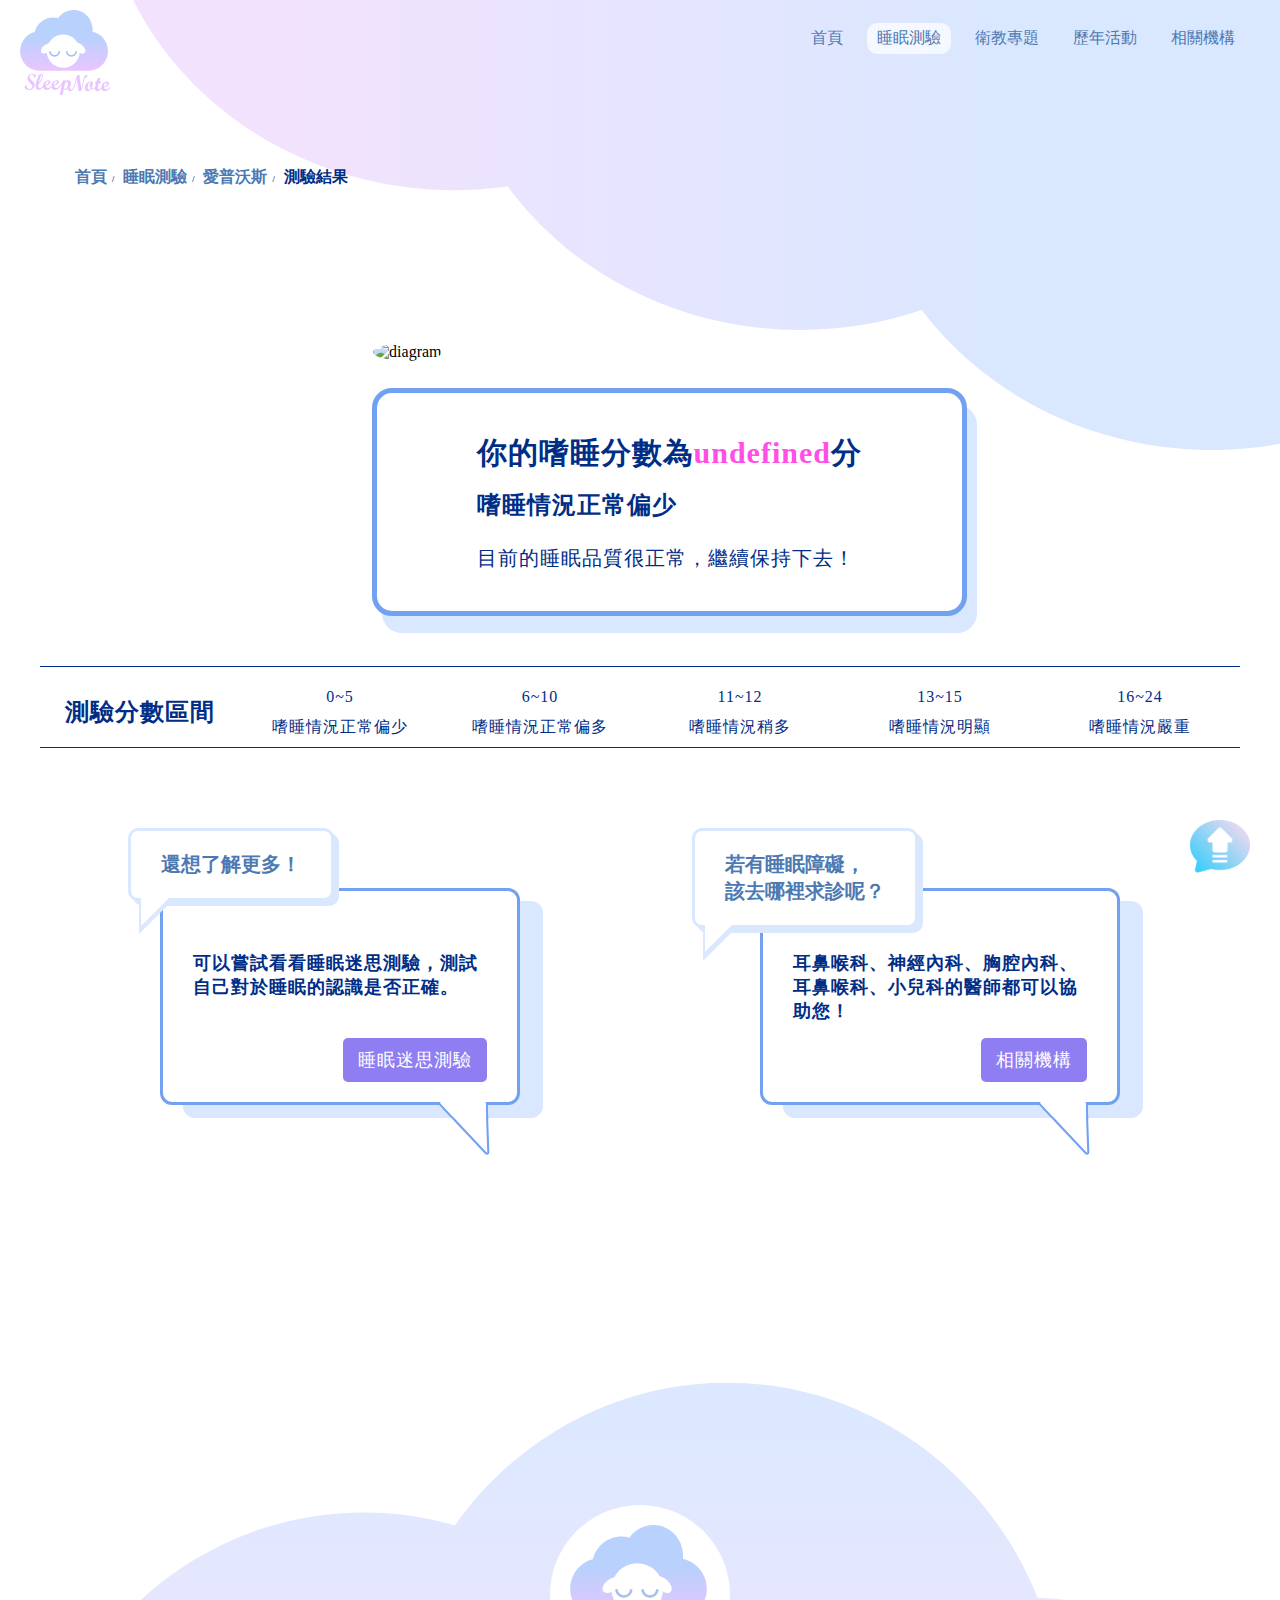
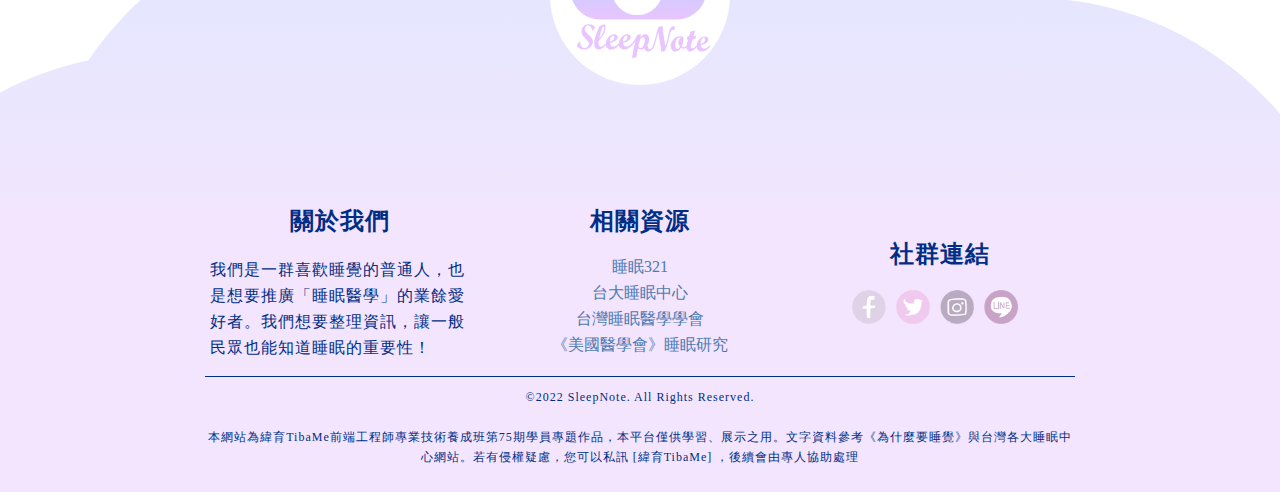
==== commit adadf3c9: "文章RWD調整" ====
--- a/EP_result.html
+++ b/EP_result.html
@@ -50,50 +50,50 @@
             <div class="content_wrap">
                 <div class="further">
                     <div class="row">
-                        <h2 class="col-md-2">測驗分數區間</h2>
-                        <p class="col-md-2 range">0~5<br>嗜睡情況正常偏少</p>
-                        <p class="col-md-2 range">6~10<br>嗜睡情況正常偏多</p>
-                        <p class="col-md-2 range">11~12<br>嗜睡情況稍多</p>
-                        <p class="col-md-2 range">13~15<br>嗜睡情況明顯</p>
-                        <p class="col-md-2 range">16~24<br>嗜睡情況嚴重</p>
+                        <h2 class="col-12 col-md-12 col-lg-2">測驗分數區間</h2>
+                        <p class="col-4 col-md-4 col-lg-2 range">0~5<br>嗜睡情況正常偏少</p>
+                        <p class="col-4 col-md-4 col-lg-2 range">6~10<br>嗜睡情況正常偏多</p>
+                        <p class="col-4 col-md-4 col-lg-2 range">11~12<br>嗜睡情況稍多</p>
+                        <p class="col-6 col-md-6 col-lg-2 range">13~15<br>嗜睡情況明顯</p>
+                        <p class="col-6 col-md-6 col-lg-2 range">16~24<br>嗜睡情況嚴重</p>
                     </div>
                 </div>
             </div>
         </section>
     </main>
 
-        <section class="sub_section">
-            <div class="content_wrap">
-                <div class="more_wrap">
-                    <div class="q_card">
-                        <span>還想了解更多！</span>
-                        <div class="q_card_content">
-                            <p>
-                                可以嘗試看看睡眠迷思測驗，測試自己對於睡眠的認識是否正確。
-                            </p>
-                            <a href="javascript:">
-                                <div class="q_link btn">
-                                    睡眠迷思測驗
-                                </div>
-                            </a>
-                        </div>
+    <section class="sub_section">
+        <div class="content_wrap">
+            <div class="more_wrap">
+                <div class="q_card">
+                    <span>還想了解更多！</span>
+                    <div class="q_card_content">
+                        <p>
+                            可以嘗試看看睡眠迷思測驗，測試自己對於睡眠的認識是否正確。
+                        </p>
+                        <a href="javascript:">
+                            <div class="q_link btn">
+                                睡眠迷思測驗
+                            </div>
+                        </a>
                     </div>
-                    <div class="q_card">
-                        <span>若有睡眠障礙，<br>該去哪裡求診呢？</span>
-                        <div class="q_card_content">
-                            <p>
-                                耳鼻喉科、神經內科、胸腔內科、耳鼻喉科、小兒科的醫師都可以協助您！
-                            </p>
-                            <a href="hostipal.html">
-                                <div class="q_link btn">
-                                    相關機構
-                                </div>
-                            </a>
-                        </div>
+                </div>
+                <div class="q_card">
+                    <span>若有睡眠障礙，<br>該去哪裡求診呢？</span>
+                    <div class="q_card_content">
+                        <p>
+                            耳鼻喉科、神經內科、胸腔內科、耳鼻喉科、小兒科的醫師都可以協助您！
+                        </p>
+                        <a href="hostipal.html">
+                            <div class="q_link btn">
+                                相關機構
+                            </div>
+                        </a>
                     </div>
                 </div>
             </div>
-        </section>
+        </div>
+    </section>
 
     <footer></footer>
 
--- a/css/common.css
+++ b/css/common.css
@@ -127,8 +127,9 @@
     background-color: #ff4de4;
 }
 
-.breadCrumbs{
-    margin-bottom: 30px;
+.breadCrumbs {
+    margin-bottom: 10px;
+    margin-left: 30px;
 }
 
 .breadCrumbs ul li{
@@ -173,7 +174,8 @@
     width: 100%;
     background-image: url(../pic/nav_bg.svg);
     background-repeat: no-repeat;
-    background-position: 100% 0%;
+    background-position: 100px 0px;
+    background-size: contain;
 }
 
 header{
@@ -225,8 +227,7 @@
 
 footer{
     position: relative;
-    margin-top: 50px;
-    padding-top: 500px;
+    padding-top: 550px;
     background-image: url(../pic/footer_bg.svg);
     background-repeat: no-repeat;
     background-position: -180px 0px;
@@ -267,7 +268,6 @@
     margin-bottom: 20px;
 }
 
-
 .footer_card{
     display: flex;
     flex-direction: column;
@@ -297,16 +297,17 @@
     filter: brightness(105%);
 }
 
+.copyRight:first-child{
+    width: 100%;
+    border-top: 1px solid #002E86;
+}
+
 .copyRight p{
-    font-size: 10px;
     margin-bottom: 10px;
-}
-
-.copyRight:first-child p{
     padding-top: 10px;
     text-align: center;
-    font-size: 15px;
-    border-top: 1px solid #002E86;
+    font-size: 12px;
+    line-height: 20px;
 }
 
 /* ----------grid---------- */
@@ -459,7 +460,7 @@
     right: 0px;
     background-color: #fff;
     border: 3px solid #73A1F1;
-    border-radius: 15  px;
+    border-radius: 15px;
     overflow: hidden;
     box-shadow: 8px 13px 0px #D9E7FF;
     transition: .3s;
@@ -564,16 +565,11 @@
         position: relative;
         left: calc(50% - 78px);
         margin-left: 0;
-        margin-bottom: 30px;
+        margin-bottom: 50px;
         font-size: 25px;
     }
 
     footer{
-        position: relative;
-        margin-top: 50px;
-        padding-top: 500px;
-        background-image: url(../pic/footer_bg.svg);
-        background-repeat: no-repeat;
         background-position: -500px 0px;
         background-size: cover;
     }
@@ -602,6 +598,7 @@
 
     .banner_tags ul li{
         padding: 8px;
+        font-size: 10px;
     }
 
     #toTop{
@@ -615,6 +612,7 @@
     }
 
     /* ---------header---------- */
+
     .header_wrap{
         height: 50px;
         padding: 8px 10px;
@@ -694,7 +692,13 @@
     }
 
     .main_nav ul{
-        padding: 150px 0px;
+        display: block;
+        position: absolute;
+        top: 0px;
+        bottom: 0px;
+        left: 0;
+        right: 0;
+        margin: auto;
         display: flex;
         flex-direction: column;
         justify-content: center;
@@ -703,7 +707,7 @@
     }
 
     .main_nav ul li{
-        width: 200px;
+        width: 150px;
         text-align: center;
         font-size: 26px;
     }
@@ -727,7 +731,7 @@
     #menu-switch:checked ~ .fix > .hambergur span:first-child{
         top:18.5px;
         transform: rotate(45deg);
-        transition:top .3s, transform .7s 0.3s;
+        transition:top .2s, transform .3s .2s;
     }
 
     #menu-switch:checked ~ .fix > .hambergur span:nth-child(2){
@@ -738,16 +742,20 @@
     #menu-switch:checked ~ .fix > .hambergur span:last-child{
         bottom:18.5px;
         transform: rotate(-45deg);
-        transition:bottom .3s, transform .7s .3s;
+        transition:bottom .2s, transform .3s .2s;
     }
 
     /* ---------grid---------- */
-
     .grid_card{
+        width: 90%;
+        margin: auto;
         margin-bottom: 20px;
-        display: flex;
-        align-items: center;
         gap: 30px;
+    }
+
+    .grid_card > .pic{
+        max-height: 300px;
+        margin-bottom: 10px;
     }
 
     .card_content h3{
@@ -756,6 +764,24 @@
 
     /* ----------footer--------- */
     footer{
-        background-position: -1000px 0px;
-    }
+        padding-top: 0;
+        padding-top: 440px;
+        background-position: -290px -1000px;
+        background-size: 250% 250%;
+    }
+
+    .footer_logo{
+        width: 130px;
+        height: 130px;
+        top: 240px;
+    }
+
+    .footer_card{
+        margin-bottom: 20px;
+    }
+
+    .footer_info h2{
+        margin-bottom: 15px;
+    }
+
 }--- a/css/test.css
+++ b/css/test.css
@@ -3,7 +3,7 @@
 }
 
 .content_wrap h2{
-    margin-bottom: 50px;
+    padding-bottom: 50px;
     font-size: 36px;
 }
 
@@ -12,15 +12,16 @@
 }
 
 .intro_row{
-    max-width: 900px;
     margin: auto;
     display: flex;
-    gap: 30px;
+    justify-content: center;
+    gap: 40px;
 }
 
 .intro{
     display: flex;
     flex-direction: column;
+    align-items: center;
     gap: 10px;
 }
 
@@ -29,9 +30,10 @@
     margin: auto;
 }
 
-.intro > span{
-    padding-top: 24px;
-    padding-bottom: 10px;
+.intro_text > span{
+    display: block;
+    padding-top: 10px;
+    padding-bottom: 5px;
     font-size: 20px;
     color: #002E86;
     font-weight: bold;
@@ -92,7 +94,7 @@
     display: none;
 }
 
-label{
+.question label{
     padding: 8px 10px;
     border-radius: 10px;
     background-color: #f1f1f1;
@@ -100,25 +102,25 @@
     transition: 0.2s;
 }
 
-label:hover{
+.question label:hover{
     cursor: pointer;
     color: #002E86;
 }
 
-label:hover.add0,[id*="add0"]:checked + .add0{
+.question label:hover.add0,[id*="add0"]:checked + .add0{
     background-color: #DAE8FF;
 }
-label:hover.add1,[id*="add1"]:checked + .add1{
+.question label:hover.add1,[id*="add1"]:checked + .add1{
     background-color: #d0daff;
 }
-label:hover.add2,[id*="add2"]:checked + .add2{
+.question label:hover.add2,[id*="add2"]:checked + .add2{
     background-color: #DED2FF;
 }
-label:hover.add3,[id*="add3"]:checked + .add3{
+.question label:hover.add3,[id*="add3"]:checked + .add3{
     background-color: #fed1ff;
 }
 
-input.btn{
+input.sub{
     display: block;
     margin: 40px auto;
     padding: 10px 20px;
@@ -140,20 +142,13 @@
 }
 
 .pic{
-    max-width: 300px;
     position: relative;
     top: -80px;
     left: 80px;
-    z-index: 1;
-}
-
-.pic img{
-    border-radius: 50%;
 }
 
 .result_card{
-    max-width: 800px;
-    padding: 30px 100px;
+    padding: 40px 100px;
     box-sizing: border-box;
     position: relative;
     top: 70px;
@@ -161,13 +156,14 @@
     background-color: #fff;
     border: 5px solid #73A1F1;
     border-radius: 20px;
-    box-shadow: 30px 20px 0px #D9E7FF;
+    box-shadow: 10px 17px 0px #D9E7FF;
     text-align-last: left;
 }
 
 .result_card h2{
     font-size: 30px;
     margin-bottom: 0px;
+    padding-bottom: 10px;
 }
 
 .result_card h3{
@@ -199,11 +195,18 @@
     align-items: center;
 }
 
-.content_wrap h2{
+.further [class*="col-"] {
+    padding-left: 5px;
+    padding-right: 5px;
+    padding-bottom: 5px;
+    flex-grow: 1;
+}
+
+.further h2{
     padding-top: 15px;
     margin-bottom: 0px;
     vertical-align: bottom;
-    font-size: 26px;
+    font-size: 24px;
 }
 
 .further p{
@@ -240,7 +243,7 @@
     width: 150px;
     height: 114px;
     position: absolute;
-    top: 210px;
+    top: 100%;
     right: -60px;
     background-image: url(../pic/topic_br.svg);
     background-repeat: no-repeat;
@@ -320,4 +323,143 @@
 .q_link{
     padding: 10px 15px;
     font-size: 18px;
+}
+
+/* ----------桌機用的---------- */
+@media screen and (min-width:768px){
+    .intro_row{
+        max-width: 900px;
+    }
+
+    /* ----------result--------- */
+    .pic{
+        max-width: 300px;
+        z-index: 1;
+    }
+
+    .pic img{
+        border-radius: 50%;
+    }
+
+    .result_card{
+        max-width: 800px;
+    }
+}
+
+/* ----------手機用---------- */
+@media screen and (max-width:768px){
+    .content_wrap h2{
+        padding-top: 30px;
+        padding-bottom: 20px;
+        font-size: 28px;
+    }
+
+    .intro_row{
+        width: 80%;
+        flex-direction: column;
+        gap: 30px;
+    }
+
+    .intro{
+        flex-direction: row;
+        align-items: center;
+    }
+
+    .intro_pic{
+        width: 20%;
+    }
+
+    .intro_text{
+        flex-grow: 1;
+    }
+
+    .intro p{
+        font-weight: bold;
+        line-height: 20px;
+        font-size: 14px;
+    }
+
+    .content_wrap h3{
+        padding-left: 10px;
+        padding-right: 10px;
+    }
+
+    h3 + p{
+        padding-left: 10px;
+        padding-right: 10px;
+    }
+
+    .question{
+        padding: 30px 10px;
+    }
+
+    .ans{
+        padding: 5px;
+        display: flex;
+        flex-wrap: wrap;
+        align-items: center;
+        gap: 5px;
+        font-size: 18px;
+    }
+
+    input.sub{
+        padding: 7px 15px;
+        font-size: 16px;
+    }
+
+    /* ----------result---------- */
+    .result_wrap{
+        padding: 0px 0px;
+        padding-bottom: -50px;
+        flex-direction: column;
+        gap: 0px;
+    }
+
+    .pic{
+        width: 100%;
+        max-height: 380px;
+        overflow: hidden;
+        top: 0px;
+        left: 0px;
+    }
+
+    .result_card{
+        width: 90%;
+        padding: 20px 30px 30px 30px;
+        top: -100px;
+        left: 0px;
+        border: 3px solid #73A1F1;
+        box-shadow: 5px 12px 0px #D9E7FF;
+    }
+
+    .further h2 {
+        font-size: 24px;
+    }
+
+    .result_card h3{
+        margin-bottom: 15px;
+        padding: 0px;
+        font-size: 20px;
+    }
+
+    .result_txt p{
+        font-size: 16px;
+    }
+
+    .more_wrap{
+        flex-direction: column;
+    }
+
+    .q_card{
+        width: 80%;
+    }
+
+    .q_card > span{
+        top: -20%;
+        left: -10%;
+    }
+
+    .q_card:last-child > span{
+        left: -8%;
+    }
 }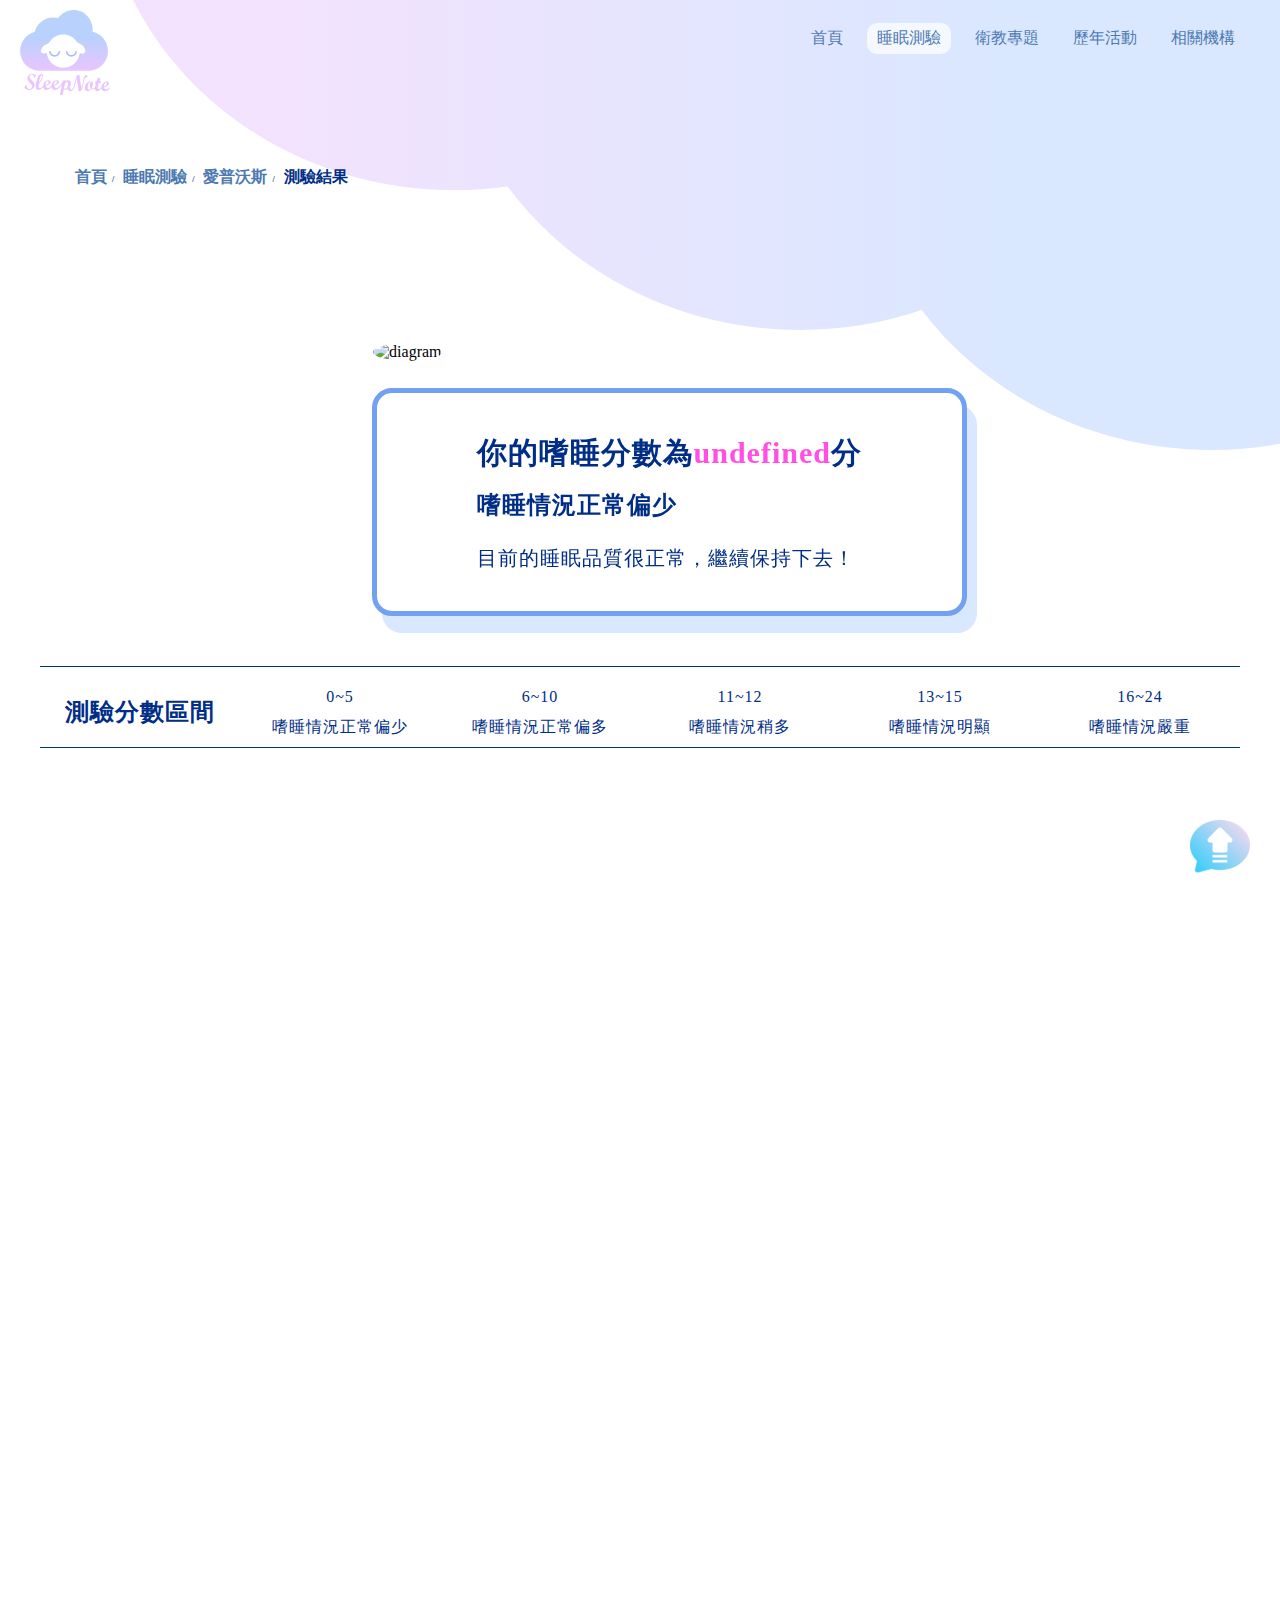
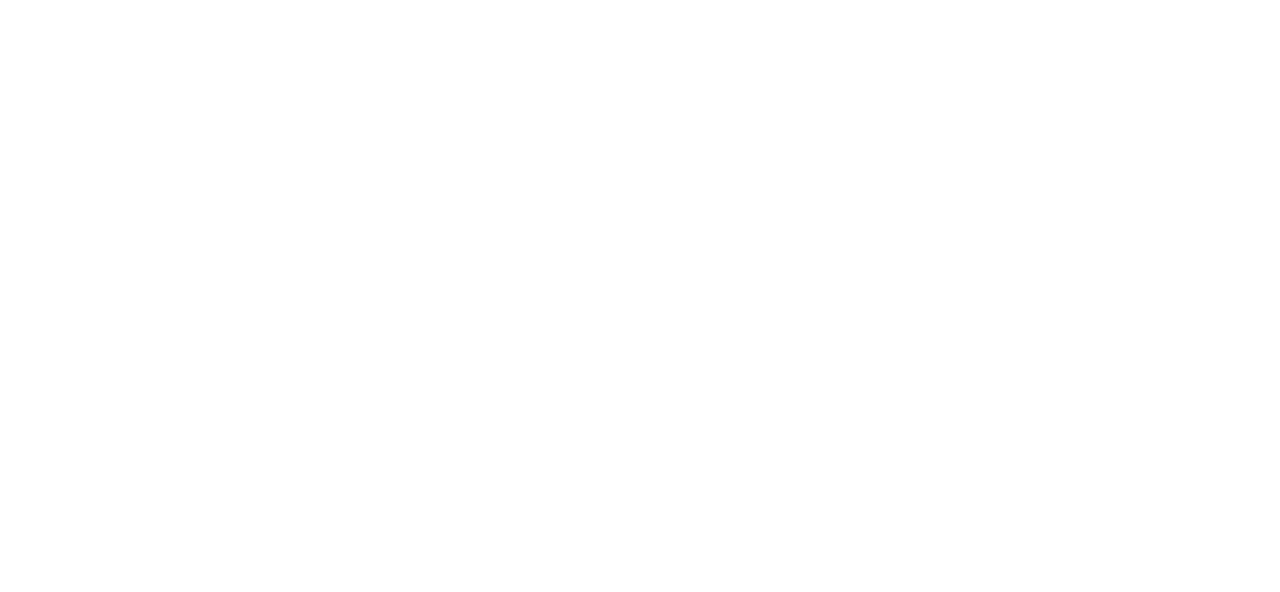
==== commit 1c223399: "新增動畫" ====
--- a/EP_result.html
+++ b/EP_result.html
@@ -5,9 +5,11 @@
     <meta http-equiv="X-UA-Compatible" content="IE=edge">
     <meta name="viewport" content="width=device-width, initial-scale=1.0">
     <title>測驗結果 - 睡眠筆記 SleepNote</title>
+    <link href="https://unpkg.com/aos@2.3.1/dist/aos.css" rel="stylesheet">
     <link rel="stylesheet" href="css/common.css">
     <link rel="stylesheet" href="css/test.css">
-    <script type="text/javascript" src="js/jquery-3.6.0.js"></script>
+    <script type="text/javascript" src="js/jquery-3.6.0.min.js"></script>
+    <script src="https://unpkg.com/aos@2.3.1/dist/aos.js"></script>
     <script type="text/javascript" src="js/common.js"></script>
     <script  type="text/javascript" src="js/test_result.js"></script>
     <link rel="Shortcut Icon" type="image/x-icon" href="favicon.ico" />
@@ -36,8 +38,8 @@
                     <div class="pic">
                         <img src=" " id="diagram" alt="diagram">
                     </div>
-                    <div class="result_card">
-                        <h2>你的嗜睡分數為<span id="grade">0</span>分</h2>
+                    <div class="result_card" data-aos="fade-up" data-aos-duration="1500">
+                        <h2>你的嗜睡分數為<span id="grade"></span>分</h2>
                         <h3 id="result">嗜睡情況正常偏少</h3>
                         <div class="result_txt">
                             <p id="advice">
@@ -65,7 +67,7 @@
     <section class="sub_section">
         <div class="content_wrap">
             <div class="more_wrap">
-                <div class="q_card">
+                <div class="q_card" data-aos="fade-left" data-aos-duration="1500">
                     <span>還想了解更多！</span>
                     <div class="q_card_content">
                         <p>
@@ -78,7 +80,7 @@
                         </a>
                     </div>
                 </div>
-                <div class="q_card">
+                <div class="q_card" data-aos="fade-left" data-aos-duration="1500">
                     <span>若有睡眠障礙，<br>該去哪裡求診呢？</span>
                     <div class="q_card_content">
                         <p>
@@ -95,7 +97,7 @@
         </div>
     </section>
 
-    <footer></footer>
+    <footer data-aos="fade-up" data-aos-duration="1000"></footer>
 
 </body>
 </html>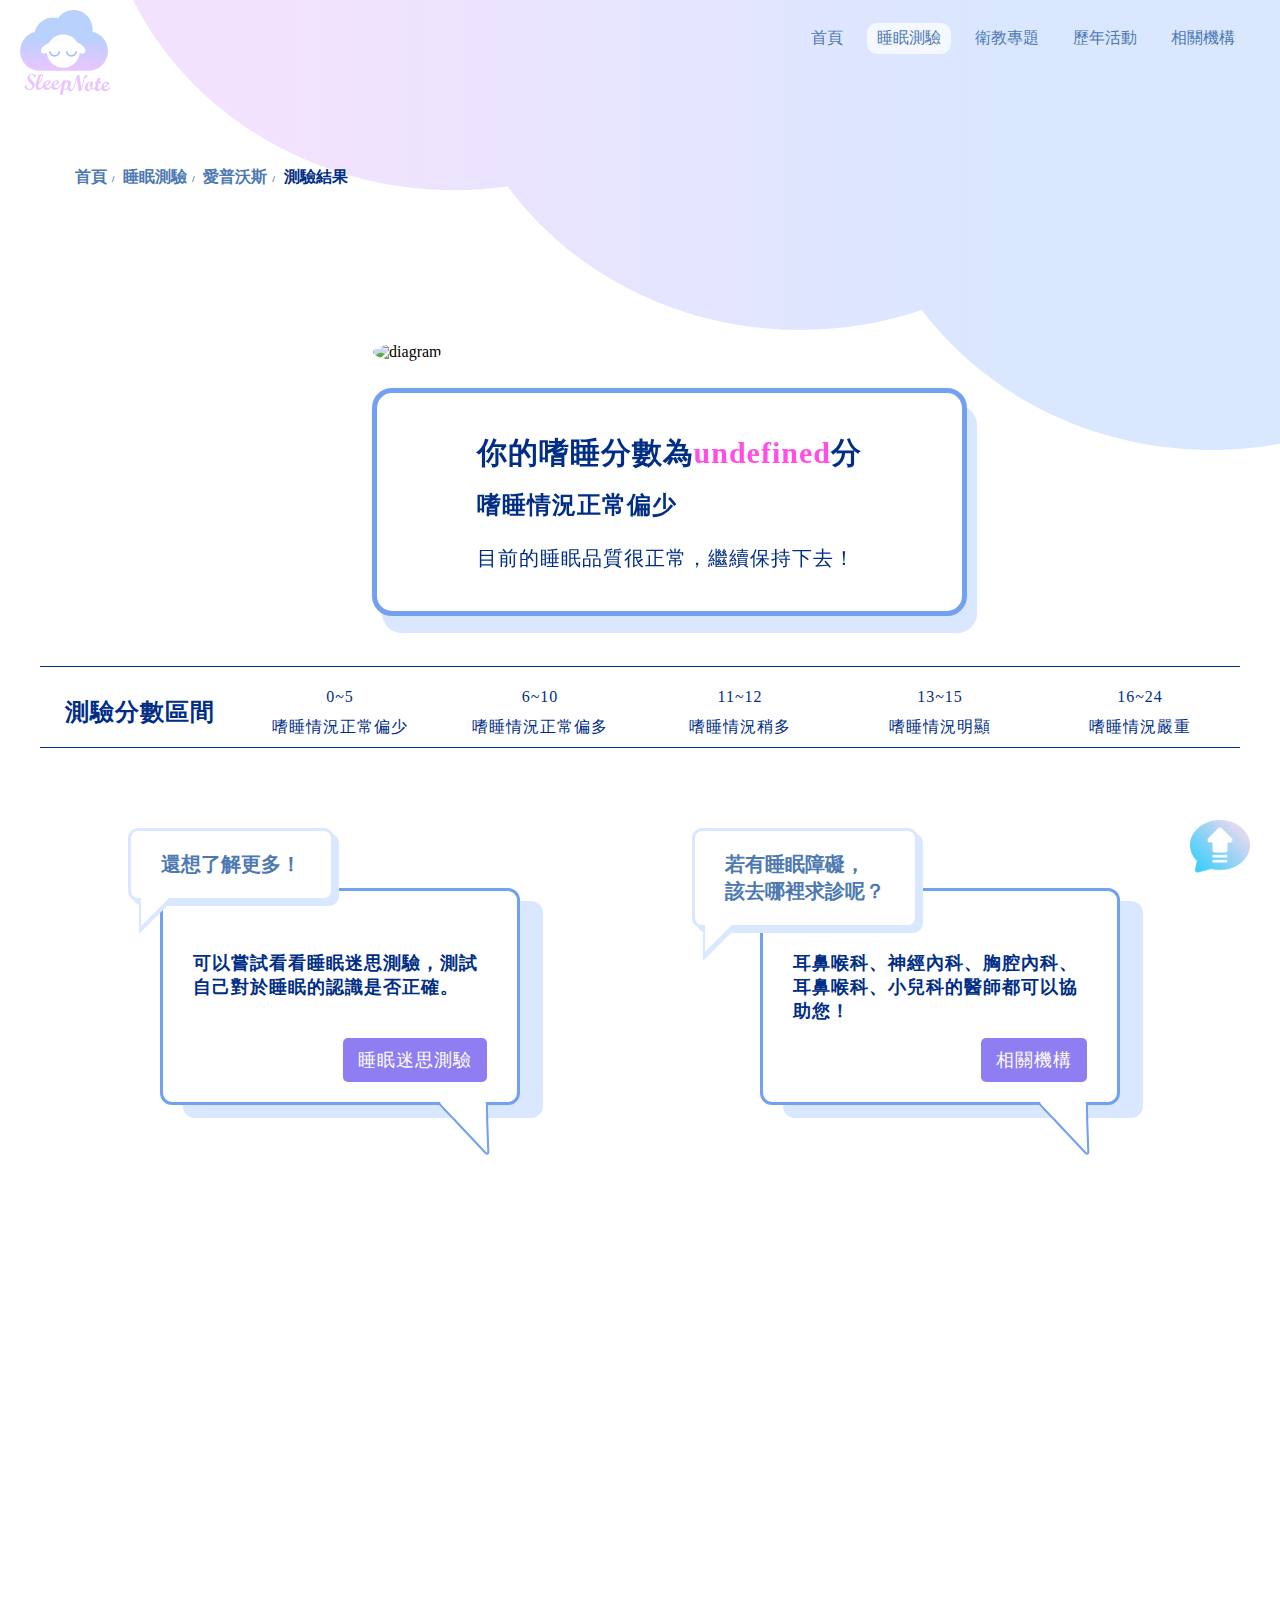
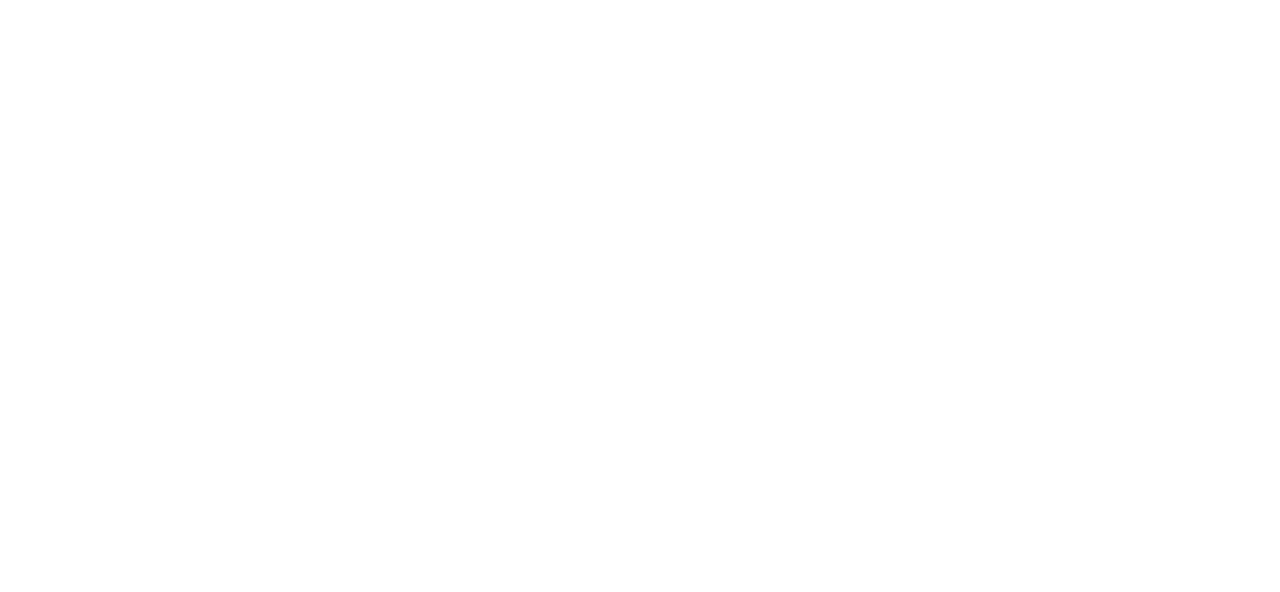
==== commit 43f69d8b: "去動畫" ====
--- a/EP_result.html
+++ b/EP_result.html
@@ -67,7 +67,7 @@
     <section class="sub_section">
         <div class="content_wrap">
             <div class="more_wrap">
-                <div class="q_card" data-aos="fade-left" data-aos-duration="1500">
+                <div class="q_card">
                     <span>還想了解更多！</span>
                     <div class="q_card_content">
                         <p>
@@ -80,7 +80,7 @@
                         </a>
                     </div>
                 </div>
-                <div class="q_card" data-aos="fade-left" data-aos-duration="1500">
+                <div class="q_card">
                     <span>若有睡眠障礙，<br>該去哪裡求診呢？</span>
                     <div class="q_card_content">
                         <p>
--- a/css/common.css
+++ b/css/common.css
@@ -161,12 +161,17 @@
     bottom: 20px;
     right: 30px;
     z-index: 3;
-    transition: 0.3s;
+    filter: brightness(1);
+    transition:bottom .3s, filter .2s;
 }
 
 #toTop.hidden{
     bottom: -100px;
     transition: 0.3s;
+}
+
+#toTop:hover{
+    filter: brightness(1.05);
 }
 
 /* ----------header---------- */
@@ -626,7 +631,6 @@
 
     .fix{
         position: fixed;
-        
         height: 40px;
         top: 8px;
         right:0px;
